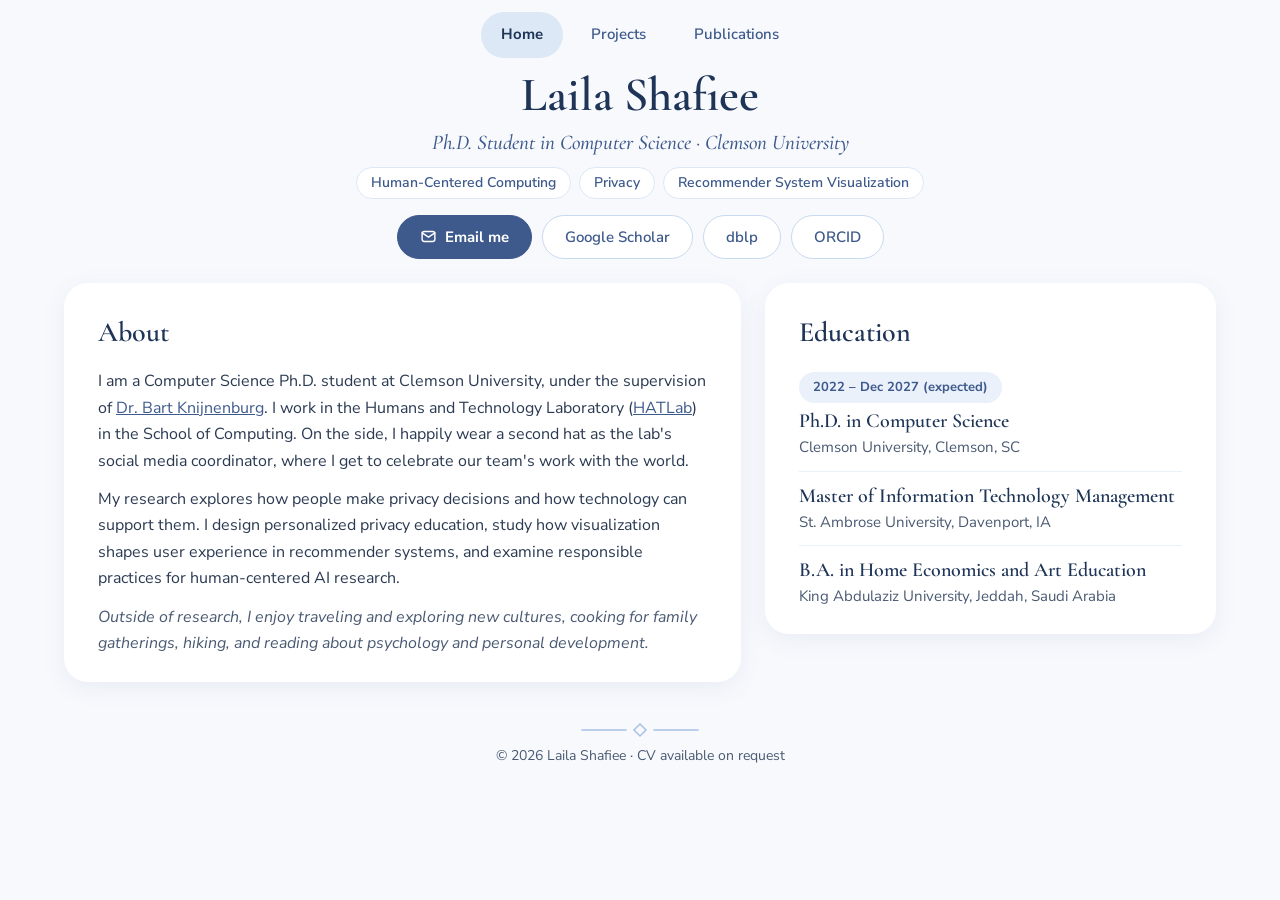
==== index.html @ c7a2e384 "Add files via upload" ====
<!doctype html>
<html lang="en">
<head>
<meta charset="utf-8">
<meta name="viewport" content="width=device-width, initial-scale=1">
<title>Laila Shafiee · Ph.D. Student, Clemson University</title>
<meta name="description" content="Laila Shafiee is a Ph.D. student in Computer Science at Clemson University researching human-centered computing, privacy, and recommender system visualization.">
<link rel="preconnect" href="https://fonts.googleapis.com">
<link rel="preconnect" href="https://fonts.gstatic.com" crossorigin>
<link href="https://fonts.googleapis.com/css2?family=Cormorant+Garamond:ital,wght@0,500;0,600;1,500&family=Nunito+Sans:wght@400;600;700&display=swap" rel="stylesheet">
<link rel="stylesheet" href="style.css">
</head>
<body>

<nav class="nav wrap" aria-label="Main">
  <a href="index.html" aria-current="page">Home</a>
  <a href="projects.html">Projects</a>
  <a href="publications.html">Publications</a>
</nav>

<header class="hero home-hero wrap">
  <svg class="ornament" style="display: none" aria-hidden="true" viewBox="0 0 120 16" fill="none" stroke="#A9C1E3" stroke-width="1.5" stroke-linecap="round"><path d="M2 8h44"/><path d="M74 8h44"/><path d="M60 2l6 6-6 6-6-6z"/></svg>
  <h1>Laila Shafiee</h1>
  <p class="subtitle">Ph.D. Student in Computer Science · Clemson University</p>
  <div class="tags">
    <span class="tag">Human-Centered Computing</span>
    <span class="tag">Privacy</span>
    <span class="tag">Recommender System Visualization</span>
  </div>
  <div class="links">
    <a class="btn btn-primary" href="mailto:lshafie@clemson.edu">
      <svg aria-hidden="true" width="17" height="17" viewBox="0 0 24 24" fill="none" stroke="currentColor" stroke-width="2" stroke-linecap="round" stroke-linejoin="round"><rect x="3" y="5" width="18" height="14" rx="3"/><path d="M3 7l9 6 9-6"/></svg>
      Email me</a>
    <a class="btn" href="https://scholar.google.com/citations?user=PTRDLCUAAAAJ&amp;hl=en">Google Scholar</a>
    <a class="btn" href="https://dblp.org/pid/366/6728.html">dblp</a>
    <a class="btn" href="https://orcid.org/0009-0007-8449-1765">ORCID</a>
  </div>
</header>

<main class="wrap home-grid">

  <section class="card" aria-labelledby="about-h">
    <h2 id="about-h" class="section-title">About</h2>
    <p>I am a Computer Science Ph.D. student at Clemson University, under the supervision of <a href="https://www.usabart.nl/portfolio/#home.html">Dr. Bart Knijnenburg</a>. I work in the Humans and Technology Laboratory (<a href="http://hatlab.org/">HATLab</a>) in the School of Computing. On the side, I happily wear a second hat as the lab's social media coordinator, where I get to celebrate our team's work with the world.</p>
    <p>My research explores how people make privacy decisions and how technology can support them. I design personalized privacy education, study how visualization shapes user experience in recommender systems, and examine responsible practices for human-centered AI research.</p>
    <p class="quiet">Outside of research, I enjoy traveling and exploring new cultures, cooking for family gatherings, hiking, and reading about psychology and personal development.</p>
  </section>

  <section class="card edu-card" aria-labelledby="edu-h">
    <h2 id="edu-h" class="section-title">Education</h2>
    <div class="edu-item">
      <span class="pill">2022 – Dec 2027 (expected)</span>
      <h3>Ph.D. in Computer Science</h3>
      <p>Clemson University, Clemson, SC</p>
    </div>
    <div class="edu-item">
      <h3>Master of Information Technology Management</h3>
      <p>St. Ambrose University, Davenport, IA</p>
    </div>
    <div class="edu-item">
      <h3>B.A. in Home Economics and Art Education</h3>
      <p>King Abdulaziz University, Jeddah, Saudi Arabia</p>
    </div>
  </section>

</main>

<footer class="wrap">
  <svg class="ornament" aria-hidden="true" viewBox="0 0 120 16" fill="none" stroke="#A9C1E3" stroke-width="1.5" stroke-linecap="round"><path d="M2 8h44"/><path d="M74 8h44"/><path d="M60 2l6 6-6 6-6-6z"/></svg>
  <p>© 2026 Laila Shafiee · CV available on request</p>
</footer>

</body>
</html>
---- style.css ----
/* Laila Shafiee — portfolio styles */
:root {
  --bg: #F7F9FD;
  --card: #FFFFFF;
  --ink: #2B3A52;
  --navy: #1F3557;
  --blue: #3E5A8C;
  --muted: #4A5A72;
  --ice: #EAF1FA;
  --ice-2: #DCE8F6;
  --line: #C9DAF0;
  --ornament: #A9C1E3;
  --shadow: 0 6px 24px rgba(62, 90, 140, 0.08);
  --serif: 'Cormorant Garamond', Georgia, serif;
  --sans: 'Nunito Sans', system-ui, -apple-system, 'Segoe UI', sans-serif;
}

* { box-sizing: border-box; }
html { scroll-behavior: smooth; }
body {
  margin: 0;
  background: var(--bg);
  color: var(--ink);
  font-family: var(--sans);
  font-size: 16px;
  line-height: 1.7;
  -webkit-font-smoothing: antialiased;
}
a { color: var(--blue); }
a:hover { color: var(--navy); }
a:focus-visible, button:focus-visible { outline: 3px solid var(--blue); outline-offset: 3px; border-radius: 8px; }
img, video { max-width: 100%; display: block; }
h1, h2, h3 { font-family: var(--serif); font-weight: 600; color: var(--navy); margin: 0; }
p { margin: 0; }

.wrap { max-width: 980px; margin: 0 auto; padding-left: 24px; padding-right: 24px; }

/* Navigation */
.nav { display: flex; flex-wrap: wrap; justify-content: center; gap: 8px; padding-top: 12px; }
.nav a {
  color: var(--blue); text-decoration: none; font-size: 15px; font-weight: 600;
  padding: 10px 20px; border-radius: 999px;
}
.nav a:hover { background: var(--ice); }
.nav a[aria-current="page"] { color: var(--navy); font-weight: 700; background: var(--ice-2); }

/* Page header */
.hero { display: flex; flex-direction: column; align-items: center; text-align: center; gap: 10px; padding-top: 24px; padding-bottom: 24px; }
.hero h1 { font-size: clamp(40px, 7vw, 52px); line-height: 1.05; }
.hero .subtitle { font-family: var(--serif); font-style: italic; font-weight: 500; font-size: clamp(18px, 3vw, 21px); color: var(--blue); line-height: 1.4; }
.page-hero { padding-top: 28px; padding-bottom: 28px; gap: 10px; }
.page-hero h1 { font-size: clamp(38px, 6vw, 48px); }
.ornament { width: 120px; height: 16px; }

.tags { display: flex; flex-wrap: wrap; justify-content: center; gap: 8px; margin-top: 2px; }
.tag {
  font-size: 14px; font-weight: 600; color: var(--blue); background: var(--card);
  border: 1px solid var(--ice-2); padding: 5px 14px; border-radius: 999px; line-height: 1.4;
}

.links { display: flex; flex-wrap: wrap; justify-content: center; gap: 10px; margin-top: 8px; }
.btn {
  display: inline-flex; align-items: center; gap: 8px; min-height: 44px;
  padding: 10px 22px; border-radius: 999px; text-decoration: none;
  font-size: 15px; font-weight: 600; line-height: 1.2;
  background: var(--card); border: 1px solid var(--line); color: var(--blue);
}
.btn:hover { background: var(--ice); color: var(--navy); }
.btn-primary { background: var(--blue); border-color: var(--blue); color: #FFFFFF; font-weight: 700; }
.btn-primary:hover { background: var(--navy); border-color: var(--navy); color: #FFFFFF; }

/* Layout */
main { display: flex; flex-direction: column; gap: 28px; padding-top: 4px; padding-bottom: 40px; }
.card { background: var(--card); border-radius: 24px; padding: 30px 40px; box-shadow: var(--shadow); display: flex; flex-direction: column; gap: 12px; }
.section-title { font-size: 32px; }
.center { text-align: center; }
.stack { display: flex; flex-direction: column; gap: 14px; }
.quiet { font-style: italic; color: var(--muted); }

/* Education */
.edu-grid { display: grid; grid-template-columns: repeat(auto-fit, minmax(250px, 1fr)); gap: 16px; }
.edu {
  background: var(--card); border-radius: 20px; padding: 18px 22px; box-shadow: var(--shadow);
  display: flex; flex-direction: column; align-items: center; justify-content: center; text-align: center; gap: 4px;
}
.edu h3 { font-size: 20px; line-height: 1.2; }
.edu p { font-size: 15px; color: var(--muted); line-height: 1.6; }
.pill {
  align-self: flex-start; font-size: 13px; font-weight: 700; color: var(--blue);
  background: var(--ice); padding: 5px 14px; border-radius: 999px; line-height: 1.6;
}
.edu .pill { align-self: center; }
.pill a { color: var(--blue); }

/* Home: About and Education side by side */
.wrap.home-grid { max-width: 1200px; }
.home-hero { padding-top: 12px; padding-bottom: 20px; gap: 8px; }
.home-hero h1 { font-size: clamp(38px, 6vw, 48px); }
.home-grid .card { padding: 26px 34px; }
.home-grid .section-title { font-size: 28px; }
.home-grid p { line-height: 1.65; }
.home-grid { display: grid; grid-template-columns: minmax(0, 3fr) minmax(0, 2fr); gap: 24px; align-items: start; }
.edu-card { gap: 0; }
.edu-card .section-title { margin-bottom: 4px; }
.edu-item { padding: 12px 0; border-bottom: 1px solid var(--ice); display: flex; flex-direction: column; gap: 2px; }
.edu-item:last-child { border-bottom: 0; padding-bottom: 0; }
.edu-item h3 { font-size: 20px; line-height: 1.25; }
.edu-item p { font-size: 15px; color: var(--muted); line-height: 1.5; }
.edu-item .pill { margin-bottom: 4px; }
@media (max-width: 860px) { .home-grid { grid-template-columns: minmax(0, 1fr); } }

/* Projects */
.project { gap: 12px; padding: 32px 40px; }
.project h2 { font-size: 30px; line-height: 1.15; }
.role { font-size: 16px; line-height: 1.7; color: var(--muted); }
.role strong { color: var(--navy); }
.sub-title { font-size: 24px; margin-top: 14px; }

.shots { display: grid; grid-template-columns: repeat(auto-fit, minmax(240px, 1fr)); gap: 16px; }
.shots figure, .demos figure { margin: 0; display: flex; flex-direction: column; gap: 8px; }
.shots img {
  width: 100%; aspect-ratio: 4 / 3; object-fit: cover; object-position: top;
  border-radius: 16px; border: 1px solid var(--ice-2); background: var(--ice);
}
.shots a { display: block; border-radius: 16px; }
figcaption { font-size: 14px; color: var(--muted); text-align: center; line-height: 1.5; }

.demos { display: grid; grid-template-columns: repeat(auto-fit, minmax(280px, 1fr)); gap: 16px; }
.demos video { width: 100%; border-radius: 16px; border: 1px solid var(--ice-2); background: var(--ice); }
.demos-label { font-size: 14px; font-weight: 700; color: var(--navy); margin-top: 4px; }

.mini-grid { display: grid; grid-template-columns: repeat(auto-fit, minmax(240px, 1fr)); gap: 16px; margin-top: 8px; }
.mini { background: var(--bg); border-radius: 22px; padding: 22px; display: flex; flex-direction: column; gap: 10px; }
.mini h3 { font-size: 24px; }
.mini p { font-size: 15px; line-height: 1.7; }
.more { font-size: 15px; font-weight: 700; padding: 10px 0; margin-top: auto; align-self: flex-start; }

/* Publications */
.pub { padding: 28px 32px; gap: 8px; border-radius: 24px; }
.pub h3 { font-size: 26px; line-height: 1.2; margin-top: 4px; }
.pub p { font-size: 15px; line-height: 1.7; color: var(--muted); }
.pub p strong { color: var(--navy); }
.list-card { background: var(--card); border-radius: 24px; padding: 8px 32px; box-shadow: var(--shadow); }
.list-item { padding: 20px 0; border-bottom: 1px solid var(--ice); display: flex; flex-direction: column; gap: 4px; }
.list-item:last-child { border-bottom: 0; }
.list-item h3 { font-size: 22px; line-height: 1.25; }
.list-item p { font-size: 15px; color: var(--muted); line-height: 1.6; }
.talk { background: var(--card); border-radius: 24px; padding: 24px 32px; box-shadow: var(--shadow); display: flex; flex-wrap: wrap; justify-content: space-between; align-items: center; gap: 8px; }
.talk h3 { font-size: 22px; }
.talk .pill { align-self: center; }

/* Footer */
footer { display: flex; flex-direction: column; align-items: center; gap: 6px; text-align: center; padding-bottom: 24px; }
footer p { font-size: 14px; color: var(--muted); }

/* Phones */
@media (max-width: 640px) {
  body { font-size: 16px; }
  .card, .project { padding: 28px 22px; border-radius: 22px; }
  .pub { padding: 24px 22px; }
  .list-card { padding: 4px 22px; }
  .talk { padding: 20px 22px; }
  .section-title { font-size: 32px; }
  .project h2 { font-size: 28px; }
  .nav a { padding: 10px 14px; }
}
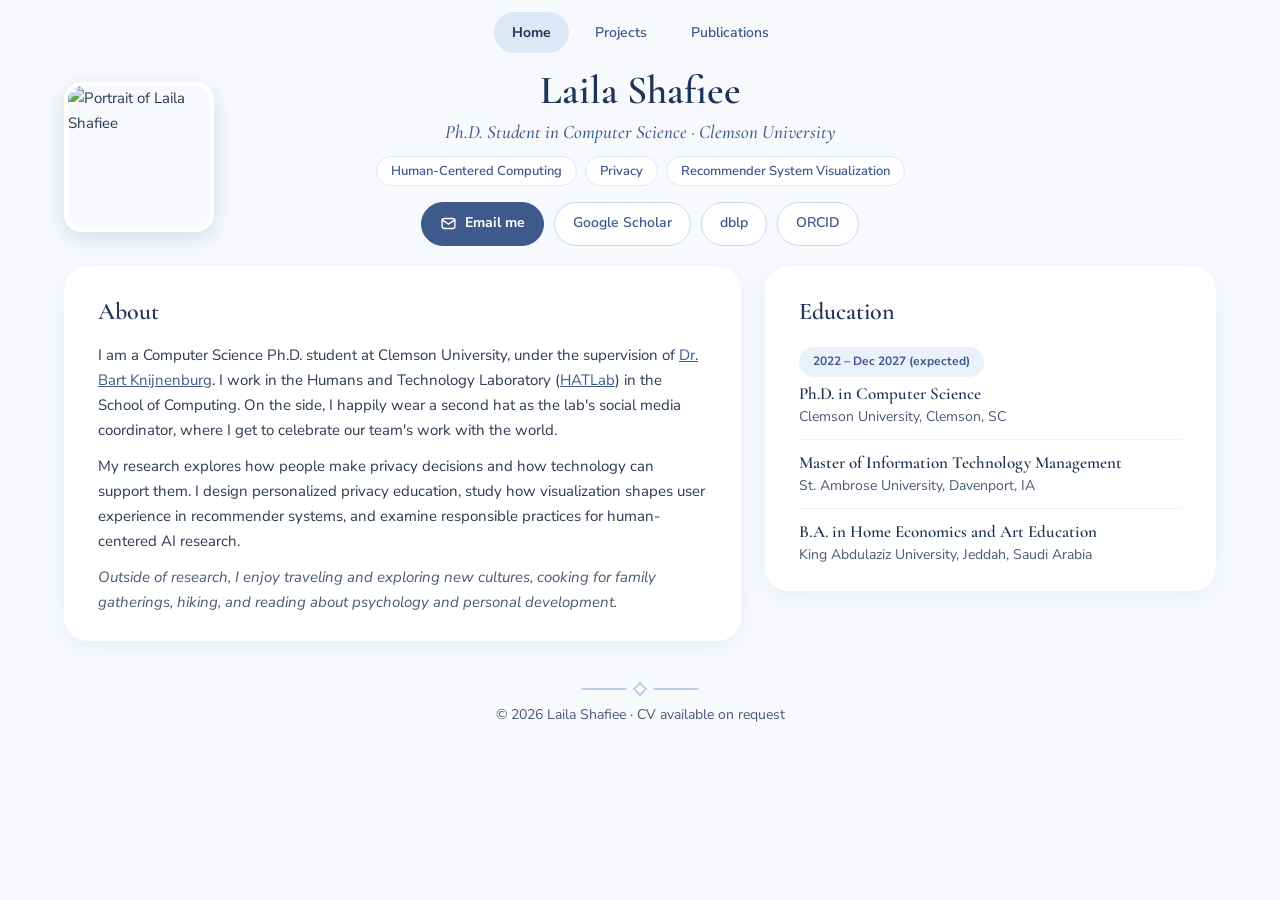
==== commit 78e99fc6: "Add files via upload" ====
--- a/index.html
+++ b/index.html
@@ -18,7 +18,9 @@
   <a href="publications.html">Publications</a>
 </nav>
 
-<header class="hero home-hero wrap">
+<header class="home-hero-row wrap">
+  <img class="headshot" src="photo.jpg" alt="Portrait of Laila Shafiee" width="128" height="128">
+<div class="hero home-hero hero-text">
   <svg class="ornament" style="display: none" aria-hidden="true" viewBox="0 0 120 16" fill="none" stroke="#A9C1E3" stroke-width="1.5" stroke-linecap="round"><path d="M2 8h44"/><path d="M74 8h44"/><path d="M60 2l6 6-6 6-6-6z"/></svg>
   <h1>Laila Shafiee</h1>
   <p class="subtitle">Ph.D. Student in Computer Science · Clemson University</p>
@@ -35,6 +37,7 @@
     <a class="btn" href="https://dblp.org/pid/366/6728.html">dblp</a>
     <a class="btn" href="https://orcid.org/0009-0007-8449-1765">ORCID</a>
   </div>
+</div>
 </header>
 
 <main class="wrap home-grid">
--- a/style.css
+++ b/style.css
@@ -22,8 +22,8 @@
   background: var(--bg);
   color: var(--ink);
   font-family: var(--sans);
-  font-size: 16px;
-  line-height: 1.7;
+  font-size: 15px;
+  line-height: 1.65;
   -webkit-font-smoothing: antialiased;
 }
 a { color: var(--blue); }
@@ -38,31 +38,31 @@
 /* Navigation */
 .nav { display: flex; flex-wrap: wrap; justify-content: center; gap: 8px; padding-top: 12px; }
 .nav a {
-  color: var(--blue); text-decoration: none; font-size: 15px; font-weight: 600;
-  padding: 10px 20px; border-radius: 999px;
+  color: var(--blue); text-decoration: none; font-size: 14px; font-weight: 600;
+  padding: 9px 18px; border-radius: 999px;
 }
 .nav a:hover { background: var(--ice); }
 .nav a[aria-current="page"] { color: var(--navy); font-weight: 700; background: var(--ice-2); }
 
 /* Page header */
 .hero { display: flex; flex-direction: column; align-items: center; text-align: center; gap: 10px; padding-top: 24px; padding-bottom: 24px; }
-.hero h1 { font-size: clamp(40px, 7vw, 52px); line-height: 1.05; }
-.hero .subtitle { font-family: var(--serif); font-style: italic; font-weight: 500; font-size: clamp(18px, 3vw, 21px); color: var(--blue); line-height: 1.4; }
+.hero h1 { font-size: clamp(34px, 6vw, 44px); line-height: 1.05; }
+.hero .subtitle { font-family: var(--serif); font-style: italic; font-weight: 500; font-size: clamp(16px, 2.6vw, 19px); color: var(--blue); line-height: 1.4; }
 .page-hero { padding-top: 28px; padding-bottom: 28px; gap: 10px; }
-.page-hero h1 { font-size: clamp(38px, 6vw, 48px); }
+.page-hero h1 { font-size: clamp(32px, 5vw, 40px); }
 .ornament { width: 120px; height: 16px; }
 
 .tags { display: flex; flex-wrap: wrap; justify-content: center; gap: 8px; margin-top: 2px; }
 .tag {
-  font-size: 14px; font-weight: 600; color: var(--blue); background: var(--card);
+  font-size: 13px; font-weight: 600; color: var(--blue); background: var(--card);
   border: 1px solid var(--ice-2); padding: 5px 14px; border-radius: 999px; line-height: 1.4;
 }
 
 .links { display: flex; flex-wrap: wrap; justify-content: center; gap: 10px; margin-top: 8px; }
 .btn {
   display: inline-flex; align-items: center; gap: 8px; min-height: 44px;
-  padding: 10px 22px; border-radius: 999px; text-decoration: none;
-  font-size: 15px; font-weight: 600; line-height: 1.2;
+  padding: 9px 18px; border-radius: 999px; text-decoration: none;
+  font-size: 14px; font-weight: 600; line-height: 1.2;
   background: var(--card); border: 1px solid var(--line); color: var(--blue);
 }
 .btn:hover { background: var(--ice); color: var(--navy); }
@@ -72,7 +72,7 @@
 /* Layout */
 main { display: flex; flex-direction: column; gap: 28px; padding-top: 4px; padding-bottom: 40px; }
 .card { background: var(--card); border-radius: 24px; padding: 30px 40px; box-shadow: var(--shadow); display: flex; flex-direction: column; gap: 12px; }
-.section-title { font-size: 32px; }
+.section-title { font-size: 26px; }
 .center { text-align: center; }
 .stack { display: flex; flex-direction: column; gap: 14px; }
 .quiet { font-style: italic; color: var(--muted); }
@@ -86,35 +86,38 @@
 .edu h3 { font-size: 20px; line-height: 1.2; }
 .edu p { font-size: 15px; color: var(--muted); line-height: 1.6; }
 .pill {
-  align-self: flex-start; font-size: 13px; font-weight: 700; color: var(--blue);
+  align-self: flex-start; font-size: 12px; font-weight: 700; color: var(--blue);
   background: var(--ice); padding: 5px 14px; border-radius: 999px; line-height: 1.6;
 }
 .edu .pill { align-self: center; }
 .pill a { color: var(--blue); }
 
+/* Home photo */
+.headshot { width: 120px; height: 120px; border-radius: 18px; object-fit: cover; border: 4px solid #FFFFFF; box-shadow: 0 6px 20px rgba(62, 90, 140, 0.18); }
+
 /* Home: About and Education side by side */
 .wrap.home-grid { max-width: 1200px; }
 .home-hero { padding-top: 12px; padding-bottom: 20px; gap: 8px; }
-.home-hero h1 { font-size: clamp(38px, 6vw, 48px); }
+.home-hero h1 { font-size: clamp(32px, 5vw, 40px); }
 .home-grid .card { padding: 26px 34px; }
-.home-grid .section-title { font-size: 28px; }
+.home-grid .section-title { font-size: 24px; }
 .home-grid p { line-height: 1.65; }
 .home-grid { display: grid; grid-template-columns: minmax(0, 3fr) minmax(0, 2fr); gap: 24px; align-items: start; }
 .edu-card { gap: 0; }
 .edu-card .section-title { margin-bottom: 4px; }
 .edu-item { padding: 12px 0; border-bottom: 1px solid var(--ice); display: flex; flex-direction: column; gap: 2px; }
 .edu-item:last-child { border-bottom: 0; padding-bottom: 0; }
-.edu-item h3 { font-size: 20px; line-height: 1.25; }
-.edu-item p { font-size: 15px; color: var(--muted); line-height: 1.5; }
+.edu-item h3 { font-size: 17px; line-height: 1.25; }
+.edu-item p { font-size: 14px; color: var(--muted); line-height: 1.5; }
 .edu-item .pill { margin-bottom: 4px; }
 @media (max-width: 860px) { .home-grid { grid-template-columns: minmax(0, 1fr); } }
 
 /* Projects */
 .project { gap: 12px; padding: 32px 40px; }
-.project h2 { font-size: 30px; line-height: 1.15; }
-.role { font-size: 16px; line-height: 1.7; color: var(--muted); }
+.project h2 { font-size: 25px; line-height: 1.2; }
+.role { font-size: 14.5px; line-height: 1.7; color: var(--muted); }
 .role strong { color: var(--navy); }
-.sub-title { font-size: 24px; margin-top: 14px; }
+.sub-title { font-size: 20px; margin-top: 10px; }
 
 .shots { display: grid; grid-template-columns: repeat(auto-fit, minmax(240px, 1fr)); gap: 16px; }
 .shots figure, .demos figure { margin: 0; display: flex; flex-direction: column; gap: 8px; }
@@ -123,7 +126,7 @@
   border-radius: 16px; border: 1px solid var(--ice-2); background: var(--ice);
 }
 .shots a { display: block; border-radius: 16px; }
-figcaption { font-size: 14px; color: var(--muted); text-align: center; line-height: 1.5; }
+figcaption { font-size: 13px; color: var(--muted); text-align: center; line-height: 1.5; }
 
 .demos { display: grid; grid-template-columns: repeat(auto-fit, minmax(280px, 1fr)); gap: 16px; }
 .demos video { width: 100%; border-radius: 16px; border: 1px solid var(--ice-2); background: var(--ice); }
@@ -131,22 +134,24 @@
 
 .mini-grid { display: grid; grid-template-columns: repeat(auto-fit, minmax(240px, 1fr)); gap: 16px; margin-top: 8px; }
 .mini { background: var(--bg); border-radius: 22px; padding: 22px; display: flex; flex-direction: column; gap: 10px; }
-.mini h3 { font-size: 24px; }
-.mini p { font-size: 15px; line-height: 1.7; }
-.more { font-size: 15px; font-weight: 700; padding: 10px 0; margin-top: auto; align-self: flex-start; }
+.mini h3 { font-size: 20px; }
+.mini p { font-size: 14px; line-height: 1.65; }
+.roshn { margin: 0; display: flex; flex-direction: column; gap: 6px; }
+.roshn img { width: 100%; aspect-ratio: 4 / 3; object-fit: cover; border-radius: 14px; border: 1px solid var(--ice-2); }
+.more { font-size: 14px; font-weight: 700; padding: 10px 0; margin-top: auto; align-self: flex-start; }
 
 /* Publications */
 .pub { padding: 28px 32px; gap: 8px; border-radius: 24px; }
-.pub h3 { font-size: 26px; line-height: 1.2; margin-top: 4px; }
-.pub p { font-size: 15px; line-height: 1.7; color: var(--muted); }
+.pub h3 { font-size: 21px; line-height: 1.25; margin-top: 4px; }
+.pub p { font-size: 14px; line-height: 1.7; color: var(--muted); }
 .pub p strong { color: var(--navy); }
 .list-card { background: var(--card); border-radius: 24px; padding: 8px 32px; box-shadow: var(--shadow); }
 .list-item { padding: 20px 0; border-bottom: 1px solid var(--ice); display: flex; flex-direction: column; gap: 4px; }
 .list-item:last-child { border-bottom: 0; }
-.list-item h3 { font-size: 22px; line-height: 1.25; }
-.list-item p { font-size: 15px; color: var(--muted); line-height: 1.6; }
+.list-item h3 { font-size: 18px; line-height: 1.3; }
+.list-item p { font-size: 14px; color: var(--muted); line-height: 1.6; }
 .talk { background: var(--card); border-radius: 24px; padding: 24px 32px; box-shadow: var(--shadow); display: flex; flex-wrap: wrap; justify-content: space-between; align-items: center; gap: 8px; }
-.talk h3 { font-size: 22px; }
+.talk h3 { font-size: 18px; }
 .talk .pill { align-self: center; }
 
 /* Footer */
@@ -160,7 +165,33 @@
   .pub { padding: 24px 22px; }
   .list-card { padding: 4px 22px; }
   .talk { padding: 20px 22px; }
-  .section-title { font-size: 32px; }
+  .section-title { font-size: 26px; }
   .project h2 { font-size: 28px; }
   .nav a { padding: 10px 14px; }
 }
+
+.home-hero-row { display: flex; align-items: center; justify-content: center; gap: 32px; padding-top: 16px; padding-bottom: 16px; max-width: 1000px; }
+.home-hero-row .headshot { width: 150px; height: 150px; flex: none; }
+.home-hero-row .hero-text { align-items: flex-start; text-align: left; padding: 0; }
+.home-hero-row .tags, .home-hero-row .links { justify-content: flex-start; }
+@media (max-width: 700px) { .home-hero-row { flex-direction: column; } .home-hero-row .hero-text { align-items: center; text-align: center; } .home-hero-row .tags, .home-hero-row .links { justify-content: center; } }
+
+.home-hero-row .headshot { order: 2; }
+
+.home-hero-row { max-width: 1200px; justify-content: space-between; }
+@media (max-width: 700px) { .home-hero-row { justify-content: center; } .home-hero-row .headshot { order: 0; } }
+
+/* Photo at far left */
+.home-hero-row { justify-content: flex-start; }
+.home-hero-row .headshot { order: 0; }
+@media (max-width: 700px) { .home-hero-row { justify-content: center; } }
+
+/* Final: photo far left, text centered on the page */
+.home-hero-row { display: grid; grid-template-columns: 150px minmax(0, 1fr) 150px; align-items: center; gap: 24px; max-width: 1200px; }
+.home-hero-row .headshot { order: 0; justify-self: start; }
+.home-hero-row .hero-text { align-items: center; text-align: center; }
+.home-hero-row .tags, .home-hero-row .links { justify-content: center; }
+@media (max-width: 860px) {
+  .home-hero-row { grid-template-columns: minmax(0, 1fr); justify-items: center; }
+  .home-hero-row .headshot { justify-self: center; width: 120px; height: 120px; }
+}
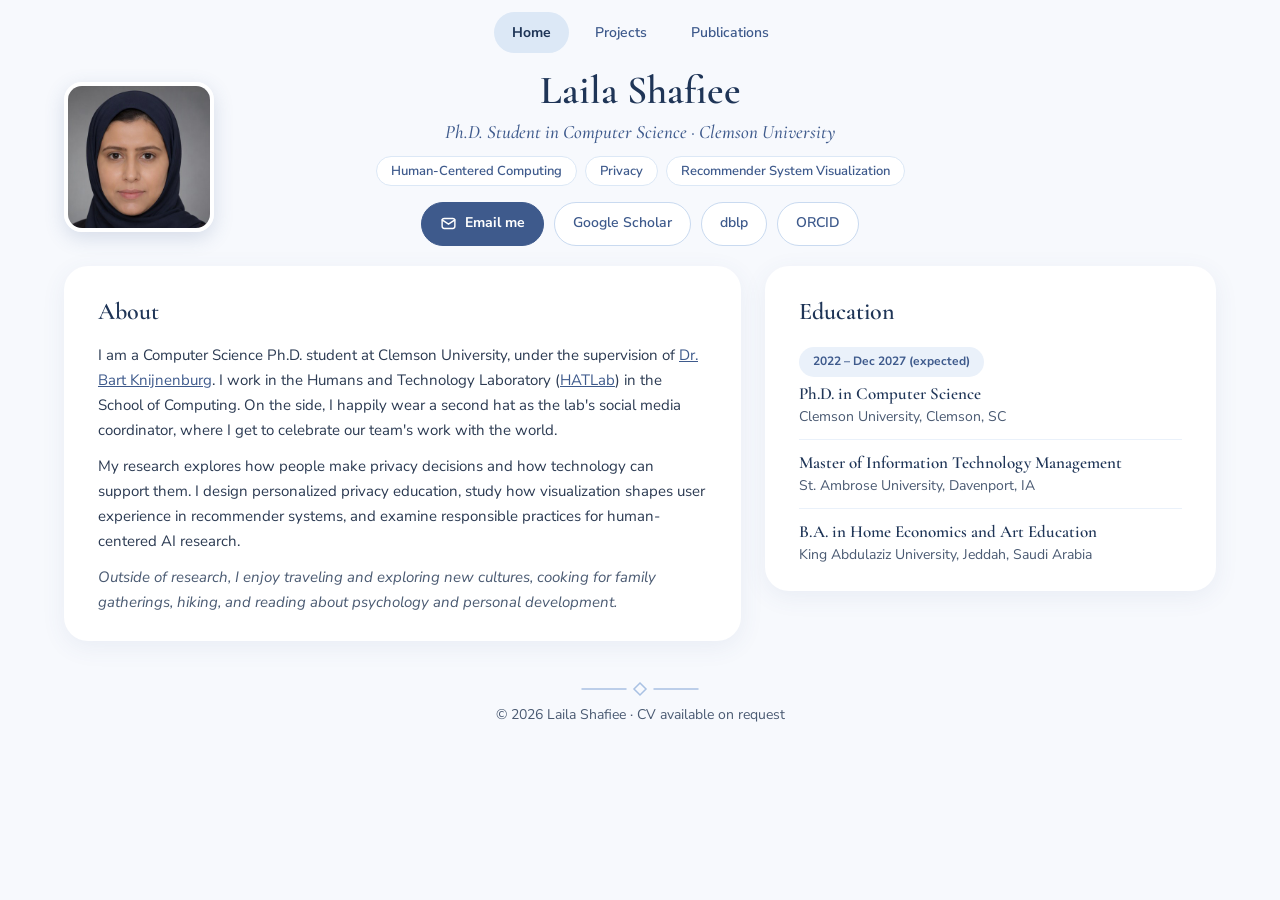
==== commit 90a70c17: "Add files via upload" ====
--- a/index.html
+++ b/index.html
@@ -19,7 +19,7 @@
 </nav>
 
 <header class="home-hero-row wrap">
-  <img class="headshot" src="photo.jpg" alt="Portrait of Laila Shafiee" width="128" height="128">
+  <img class="headshot" src="[data-uri]" alt="Portrait of Laila Shafiee" width="128" height="128">
 <div class="hero home-hero hero-text">
   <svg class="ornament" style="display: none" aria-hidden="true" viewBox="0 0 120 16" fill="none" stroke="#A9C1E3" stroke-width="1.5" stroke-linecap="round"><path d="M2 8h44"/><path d="M74 8h44"/><path d="M60 2l6 6-6 6-6-6z"/></svg>
   <h1>Laila Shafiee</h1>
